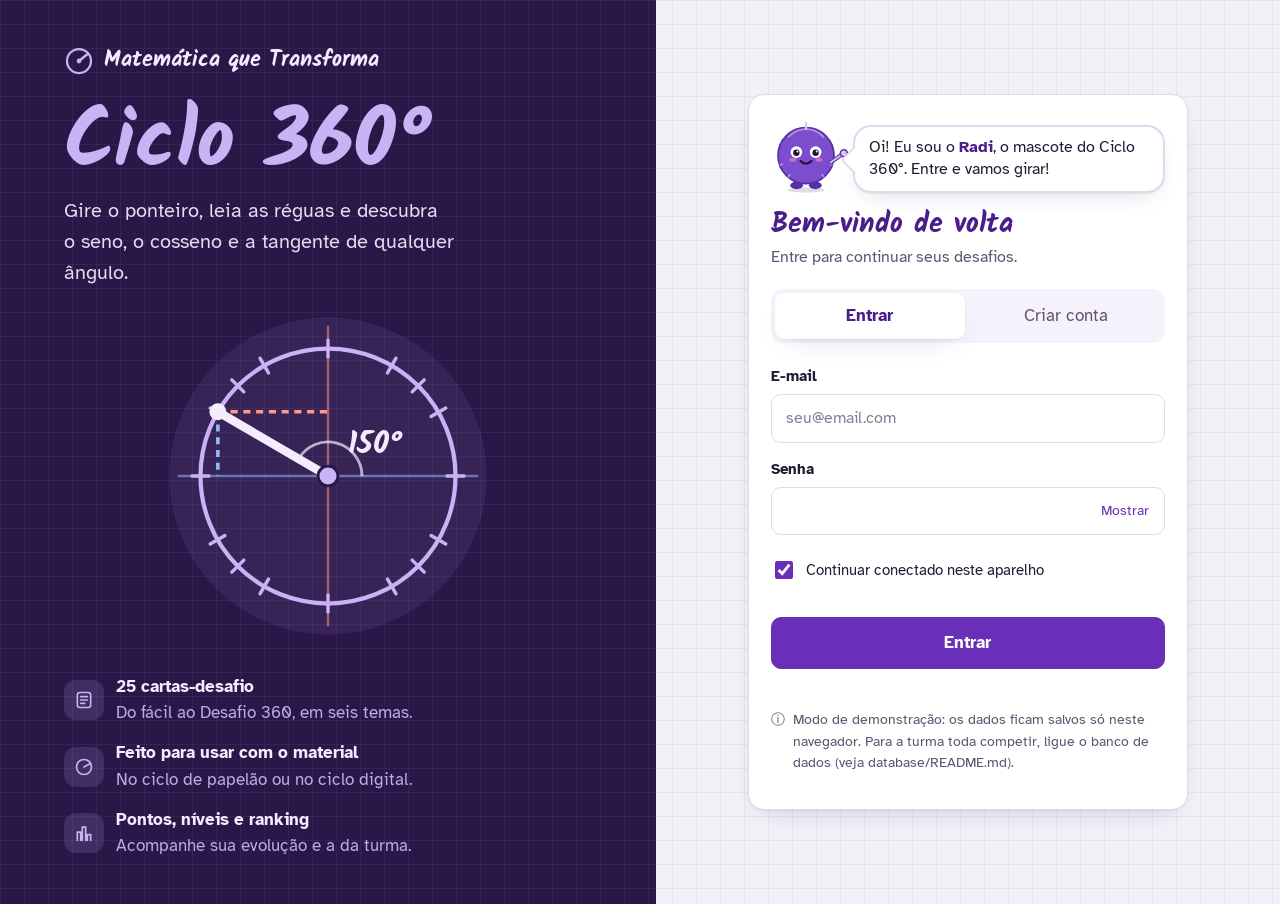
==== index.html @ 615c5f79 "first commit" ====
<!DOCTYPE html>
<html lang="pt-BR">
<head>
  <meta charset="UTF-8">
  <meta name="viewport" content="width=device-width, initial-scale=1, viewport-fit=cover">
  <meta name="theme-color" content="#2A1748">
  <meta name="description" content="Desafios de ciclo trigonométrico para fazer com o material Ciclo 360°.">
  <title>Ciclo 360° · Entrar</title>
  <link rel="icon" href="data:image/svg+xml,%3Csvg xmlns='http://www.w3.org/2000/svg' viewBox='0 0 40 40'%3E%3Crect width='40' height='40' rx='10' fill='%232A1748'/%3E%3Ccircle cx='20' cy='20' r='12' fill='none' stroke='%23C9B3F5' stroke-width='3'/%3E%3Cpath d='M20 20 28 14' stroke='%23C9B3F5' stroke-width='3.4' stroke-linecap='round'/%3E%3C/svg%3E">
  <link rel="preconnect" href="https://fonts.googleapis.com">
  <link rel="stylesheet" href="https://fonts.googleapis.com/css2?family=Atkinson+Hyperlegible:wght@400;700&family=Kalam:wght@400;700&display=swap">
  <link rel="stylesheet" href="css/base.css">
  <link rel="stylesheet" href="css/components.css">
  <link rel="stylesheet" href="css/pages.css">
  <link rel="stylesheet" href="css/lesson.css">
</head>
<body>
  <div class="auth">
    <section class="auth__hero" aria-label="Sobre o Ciclo 360°">
      <div class="auth__brand">
        <svg viewBox="0 0 40 40" aria-hidden="true"><circle cx="20" cy="20" r="16" fill="none" stroke="currentColor" stroke-width="3"/><path d="M20 20 L31 11" stroke="currentColor" stroke-width="3.4" stroke-linecap="round"/><circle cx="20" cy="20" r="3.2" fill="currentColor"/></svg>
        Matemática que Transforma
      </div>

      <div class="auth__intro">
        <h1 class="auth__title">Ciclo 360°</h1>
        <p class="auth__tagline">Gire o ponteiro, leia as réguas e descubra o seno, o cosseno e a tangente de qualquer ângulo.</p>
        <svg class="auth__cycle" id="heroCycle" viewBox="0 0 240 240" role="img" aria-label="Ciclo trigonométrico com o ponteiro girando até 150 graus">
          <circle cx="120" cy="120" r="112" fill="rgba(201,179,245,.08)"/>
          <line x1="14" y1="120" x2="226" y2="120" stroke="#8FB8FF" stroke-width="1.6" opacity=".55"/>
          <line x1="120" y1="14" x2="120" y2="226" stroke="#FF9A8B" stroke-width="1.6" opacity=".55"/>
          <circle cx="120" cy="120" r="90" fill="none" stroke="#C9B3F5" stroke-width="3"/>
          <g id="heroTicks" stroke="#C9B3F5" stroke-width="2.4" stroke-linecap="round"></g>
          <line id="heroSen" x1="120" y1="120" x2="120" y2="120" stroke="#FF9A8B" stroke-width="2.6" stroke-dasharray="5 4"/>
          <line id="heroCos" x1="120" y1="120" x2="120" y2="120" stroke="#8FB8FF" stroke-width="2.6" stroke-dasharray="5 4"/>
          <line id="heroPtr" x1="120" y1="120" x2="210" y2="120" stroke="#F3ECFF" stroke-width="6" stroke-linecap="round"/>
          <circle id="heroTip" cx="210" cy="120" r="6" fill="#F3ECFF"/>
          <circle cx="120" cy="120" r="7" fill="#C9B3F5" stroke="#2A1748" stroke-width="2"/>
          <path id="heroArc" d="" fill="none" stroke="#F3ECFF" stroke-width="2" opacity=".7"/>
          <text id="heroDeg" x="134" y="104" fill="#F3ECFF" font-family="Kalam, sans-serif" font-size="22" font-weight="700">0°</text>
        </svg>
      </div>

      <ul class="auth__features">
        <li><span class="ico"><svg viewBox="0 0 24 24" fill="none" stroke="currentColor" stroke-width="2" stroke-linecap="round"><rect x="4" y="3" width="16" height="18" rx="3"/><path d="M8 8h8M8 12h8M8 16h5"/></svg></span>
          <span><b>25 cartas-desafio</b>Do fácil ao Desafio 360, em seis temas.</span></li>
        <li><span class="ico"><svg viewBox="0 0 24 24" fill="none" stroke="currentColor" stroke-width="2" stroke-linecap="round"><circle cx="12" cy="12" r="9"/><path d="M12 12 19 8"/></svg></span>
          <span><b>Feito para usar com o material</b>No ciclo de papelão ou no ciclo digital.</span></li>
        <li><span class="ico"><svg viewBox="0 0 24 24" fill="none" stroke="currentColor" stroke-width="2" stroke-linecap="round"><path d="M8 21V11H4v10M14 21V5h-4v16M20 21v-7h-4v7"/></svg></span>
          <span><b>Pontos, níveis e ranking</b>Acompanhe sua evolução e a da turma.</span></li>
      </ul>
    </section>

    <main class="auth__main">
      <div class="panel auth__card">
        <div class="radi-hello" id="radi-hello" aria-live="polite"></div>
        <h2 id="auth-title">Bem-vindo de volta</h2>
        <p class="lead" id="auth-sub">Entre para continuar seus desafios.</p>

        <div class="segmented auth__switch" role="tablist" aria-label="Escolha entre entrar e criar conta">
          <input type="radio" name="modo" id="tab-login" checked><label for="tab-login" role="tab">Entrar</label>
          <input type="radio" name="modo" id="tab-signup"><label for="tab-signup" role="tab">Criar conta</label>
        </div>

        <form id="form-login" novalidate>
          <div class="field">
            <label for="login-email">E-mail</label>
            <input class="input" id="login-email" type="email" autocomplete="email" inputmode="email" placeholder="seu@email.com" required>
          </div>
          <div class="field">
            <label for="login-senha">Senha</label>
            <div class="password">
              <input class="input" id="login-senha" type="password" autocomplete="current-password" required>
              <button type="button" class="password__toggle" data-toggle="login-senha">Mostrar</button>
            </div>
          </div>
          <label class="check"><input type="checkbox" id="login-lembrar" checked> Continuar conectado neste aparelho</label>
          <p class="field-error" id="login-erro" role="alert"></p>
          <button class="btn btn--primary btn--block btn--lg" type="submit">Entrar</button>
        </form>

        <form id="form-signup" hidden novalidate>
          <div class="field">
            <span class="field-label">Eu sou</span>
            <div class="segmented">
              <input type="radio" name="papel" id="papel-aluno" value="aluno" checked><label for="papel-aluno">Aluno</label>
              <input type="radio" name="papel" id="papel-prof" value="professor"><label for="papel-prof">Professor</label>
            </div>
          </div>
          <div class="field">
            <label for="su-nome">Nome completo</label>
            <input class="input" id="su-nome" autocomplete="name" autocapitalize="words" required>
          </div>
          <div class="field">
            <label for="su-turma">Turma</label>
            <input class="input" id="su-turma" placeholder="ex.: 2º A" list="turmas" required>
            <datalist id="turmas"></datalist>
          </div>
          <div class="field">
            <label for="su-email">E-mail</label>
            <input class="input" id="su-email" type="email" autocomplete="email" inputmode="email" placeholder="seu@email.com" required>
          </div>
          <div class="field">
            <label for="su-senha">Senha</label>
            <div class="password">
              <input class="input" id="su-senha" type="password" autocomplete="new-password" minlength="6" placeholder="mínimo 6 caracteres" required>
              <button type="button" class="password__toggle" data-toggle="su-senha">Mostrar</button>
            </div>
          </div>
          <p class="field-error" id="su-erro" role="alert"></p>
          <button class="btn btn--primary btn--block btn--lg" type="submit">Criar conta e começar</button>
        </form>
        <p class="storage-note" id="storage-note"></p>
      </div>
    </main>
  </div>

  <script src="js/vendor/supabase-2.117.2.js"></script>
  <script src="js/config.js"></script>
  <script src="js/data/challenges.js"></script>
  <script src="js/core/answers.js"></script>
  <script src="js/core/scoring.js"></script>
  <script src="js/services/storage-local.js"></script>
  <script src="js/services/storage-api.js"></script>
  <script src="js/services/storage-supabase.js"></script>
  <script src="js/services/db.js"></script>
  <script src="js/ui/layout.js"></script>
  <script src="js/ui/mascot.js"></script>
  <script src="js/pages/login.js"></script>
</body>
</html>
---- css/base.css ----
/* ===== Base: variáveis, tipografia e estrutura ===== */
:root {
  --bg: #F3F0F8;
  --grid: rgba(91, 42, 158, .065);
  --surface: #FFFFFF;
  --surface-2: #F6F2FC;
  --ink: #231A33;
  --muted: #5E5470;
  --line: #E1D8EE;
  --accent: #6A2FB8;
  --accent-strong: #4B1D8A;
  --accent-soft: #EFE6FB;
  --accent-ink: #FFFFFF;
  --header-bg: #2A1748;
  --header-ink: #F3ECFF;
  --header-muted: #BFA9E6;
  --lilac: #C9B3F5;
  --kraft: #C9A06A;
  --kraft-dark: #8E6638;
  --sen: #C0392B;
  --cos: #1F5FAE;
  --ok: #1E7A45;   --ok-bg: #E3F4EA;
  --bad: #B3261E;  --bad-bg: #FBE9E7;
  --warn: #8A5A00; --warn-bg: #FFF3D6;
  --gold: #C9A227; --silver: #9AA3AE; --bronze: #B07040;

  --d-facil: #1E7A5A;   --d-facil-bg: #DFF4EC;
  --d-medio: #1F5FAE;   --d-medio-bg: #E4EEFA;
  --d-dificil: #B4530F; --d-dificil-bg: #FCEBDD;
  --d-360: #B0237A;     --d-360-bg: #FBE3F1;

  --radius-sm: 10px;
  --radius: 16px;
  --radius-lg: 24px;
  --shadow: 0 1px 2px rgba(42, 23, 72, .06), 0 10px 28px -14px rgba(42, 23, 72, .22);
  --shadow-lg: 0 2px 6px rgba(42, 23, 72, .08), 0 24px 60px -20px rgba(42, 23, 72, .35);
  --tabbar-h: 0px;

  --font-body: "Atkinson Hyperlegible", system-ui, -apple-system, "Segoe UI", Roboto, sans-serif;
  --font-hand: "Kalam", "Segoe Print", "Bradley Hand", "Atkinson Hyperlegible", sans-serif;

  color-scheme: light;
  box-sizing: border-box;
  padding-top: env(safe-area-inset-top, 0px);
  padding-bottom: env(safe-area-inset-bottom, 0px);
}

@media (prefers-color-scheme: dark) {
  :root:not([data-theme="light"]) {
    --bg: #14101C; --grid: rgba(190, 160, 255, .055); --surface: #1E1829; --surface-2: #29213A;
    --ink: #EEE8F7; --muted: #A99BBF; --line: #382E4D;
    --accent: #B794F6; --accent-strong: #D3BCFF; --accent-soft: #2E2443; --accent-ink: #1A0F2E;
    --header-bg: #1B1228; --header-ink: #F3ECFF; --header-muted: #A893CF;
    --sen: #FF7A6B; --cos: #7DB3FF;
    --ok: #5FD08F; --ok-bg: #1C3326; --bad: #FF8A80; --bad-bg: #3A1F1D; --warn: #F2C266; --warn-bg: #3A2E14;
    --d-facil: #6FD3AE; --d-facil-bg: #17332A; --d-medio: #7DB3FF; --d-medio-bg: #1A2A40;
    --d-dificil: #F2A266; --d-dificil-bg: #3A2617; --d-360: #F28CC8; --d-360-bg: #3A1A2F;
    --shadow: 0 1px 2px rgba(0, 0, 0, .3), 0 10px 28px -14px rgba(0, 0, 0, .6);
    --shadow-lg: 0 2px 6px rgba(0, 0, 0, .35), 0 24px 60px -20px rgba(0, 0, 0, .7);
    color-scheme: dark;
  }
}
:root[data-theme="dark"] {
  --bg: #14101C; --grid: rgba(190, 160, 255, .055); --surface: #1E1829; --surface-2: #29213A;
  --ink: #EEE8F7; --muted: #A99BBF; --line: #382E4D;
  --accent: #B794F6; --accent-strong: #D3BCFF; --accent-soft: #2E2443; --accent-ink: #1A0F2E;
  --header-bg: #1B1228; --header-ink: #F3ECFF; --header-muted: #A893CF;
  --sen: #FF7A6B; --cos: #7DB3FF;
  --ok: #5FD08F; --ok-bg: #1C3326; --bad: #FF8A80; --bad-bg: #3A1F1D; --warn: #F2C266; --warn-bg: #3A2E14;
  --d-facil: #6FD3AE; --d-facil-bg: #17332A; --d-medio: #7DB3FF; --d-medio-bg: #1A2A40;
  --d-dificil: #F2A266; --d-dificil-bg: #3A2617; --d-360: #F28CC8; --d-360-bg: #3A1A2F;
  --shadow: 0 1px 2px rgba(0, 0, 0, .3), 0 10px 28px -14px rgba(0, 0, 0, .6);
  --shadow-lg: 0 2px 6px rgba(0, 0, 0, .35), 0 24px 60px -20px rgba(0, 0, 0, .7);
  color-scheme: dark;
}

*, *::before, *::after { box-sizing: border-box; }
[hidden] { display: none !important; }
html { scroll-padding-top: calc(env(safe-area-inset-top, 0px) + 84px); -webkit-text-size-adjust: 100%; }

body {
  margin: 0;
  min-height: 100%;
  background-color: var(--bg);
  background-image:
    linear-gradient(var(--grid) 1px, transparent 1px),
    linear-gradient(90deg, var(--grid) 1px, transparent 1px);
  background-size: 24px 24px;
  color: var(--ink);
  font-family: var(--font-body);
  font-size: 17px;
  line-height: 1.55;
  -webkit-tap-highlight-color: transparent;
}

h1, h2, h3 { line-height: 1.15; margin: 0 0 .5em; text-wrap: balance; }
h1, h2 { font-family: var(--font-hand); font-weight: 700; color: var(--accent-strong); }
h1 { font-size: clamp(2.1rem, 6vw, 3rem); letter-spacing: -.01em; }
h2 { font-size: clamp(1.45rem, 4vw, 1.75rem); }
h3 { font-size: 1.1rem; }
p { margin: 0 0 1em; }
a { color: var(--accent); text-underline-offset: 3px; }

.container { max-width: 1160px; margin: 0 auto; padding-left: 20px; padding-right: 20px; }
.page { padding-top: 30px; padding-bottom: calc(70px + var(--tabbar-h)); }
.lead { color: var(--muted); max-width: 64ch; }
.muted { color: var(--muted); }
.sr-only { position: absolute; width: 1px; height: 1px; overflow: hidden; clip: rect(0 0 0 0); white-space: nowrap; }

:focus-visible { outline: 3px solid var(--accent); outline-offset: 2px; }

.storage-note { color: var(--muted); font-size: .86rem; margin-top: 40px; display: flex; gap: 8px; align-items: flex-start; }
.storage-note::before { content: "ⓘ"; }
.storage-note:empty { display: none; }

@media (max-width: 760px) {
  :root { --tabbar-h: 68px; }
  body { font-size: 16.5px; }
  .container { padding-left: 16px; padding-right: 16px; }
  .page { padding-top: 22px; }
}

@media (prefers-reduced-motion: reduce) {
  *, *::before, *::after { animation: none !important; transition: none !important; }
}
---- css/components.css ----
/* ===== Componentes ===== */

/* ---------- Cabeçalho ---------- */
.site-header {
  position: sticky; top: env(safe-area-inset-top, 0px); z-index: 30;
  background: var(--header-bg); color: var(--header-ink);
  box-shadow: 0 6px 20px -12px rgba(20, 8, 40, .6);
}
body::before {
  content: ""; position: fixed; inset: 0 0 auto; height: env(safe-area-inset-top, 0px);
  z-index: 31; background: var(--header-bg);
}
.site-header__inner {
  max-width: 1160px; margin: 0 auto; padding: 10px 20px; min-height: 64px;
  display: flex; align-items: center; gap: 22px;
}
.brand {
  display: flex; align-items: center; gap: 9px; text-decoration: none; flex-shrink: 0;
  color: var(--header-ink); font-family: var(--font-hand); font-weight: 700; font-size: 1.5rem; line-height: 1;
}
.brand__mark { width: 32px; height: 32px; color: var(--lilac); }

.nav { display: flex; gap: 4px; }
.nav a {
  display: flex; align-items: center; gap: 7px;
  color: var(--header-muted); text-decoration: none; padding: 8px 14px; border-radius: 999px; font-size: .97rem;
  transition: background .15s, color .15s;
}
.nav a svg { width: 18px; height: 18px; flex-shrink: 0; }
.nav a:hover { color: var(--header-ink); background: rgba(255, 255, 255, .08); }
.nav a[aria-current="page"] { background: var(--lilac); color: #2A1748; font-weight: 700; }

.userbox { margin-left: auto; display: flex; align-items: center; gap: 12px; font-size: .95rem; }
.userbox__who { display: grid; line-height: 1.2; text-align: right; }
.userbox__name { font-weight: 700; }
.userbox__level { color: var(--header-muted); font-size: .82rem; }
.pill.pill--points { background: var(--lilac); color: #2A1748; border: none; font-weight: 700; padding: 5px 12px; }
.btn-exit {
  font: inherit; font-size: .9rem; display: inline-flex; align-items: center; gap: 6px; cursor: pointer;
  color: var(--header-ink); background: rgba(255, 255, 255, .08); border: 1px solid rgba(255, 255, 255, .16);
  border-radius: 999px; padding: 7px 13px; min-height: 38px;
}
.btn-exit svg { width: 17px; height: 17px; }
.btn-exit:hover { background: rgba(255, 255, 255, .16); }

/* Celular: menu vira barra inferior */
@media (max-width: 760px) {
  .site-header__inner { padding: 8px 16px; min-height: 56px; gap: 10px; }
  .brand { font-size: 1.3rem; }
  .brand__mark { width: 28px; height: 28px; }
  .userbox { gap: 8px; }
  .userbox__who { display: none; }
  .btn-exit span { display: none; }
  .btn-exit { padding: 8px; width: 40px; justify-content: center; }

  .nav {
    position: fixed; z-index: 40; left: 0; right: 0; bottom: 0;
    background: var(--surface); border-top: 1px solid var(--line);
    box-shadow: 0 -8px 24px -16px rgba(42, 23, 72, .4);
    padding: 6px 6px calc(6px + env(safe-area-inset-bottom, 0px));
    display: grid; grid-template-columns: repeat(4, 1fr); gap: 2px;
  }
  .nav a {
    flex-direction: column; gap: 2px; padding: 7px 4px; border-radius: 12px;
    color: var(--muted); font-size: .74rem; min-height: 54px; justify-content: center; text-align: center;
  }
  .nav a svg { width: 22px; height: 22px; }
  .nav a:hover { background: var(--surface-2); color: var(--ink); }
  .nav a[aria-current="page"] { background: var(--accent-soft); color: var(--accent-strong); }
  .nav .ext { display: none; }
}

/* ---------- Botões ---------- */
.btn {
  font: inherit; font-size: .98rem; cursor: pointer; line-height: 1.2;
  display: inline-flex; align-items: center; justify-content: center; gap: 7px;
  padding: 10px 18px; min-height: 44px; border-radius: var(--radius-sm);
  border: 1px solid var(--line); background: var(--surface); color: var(--ink);
  text-decoration: none; transition: background .15s, border-color .15s, transform .1s;
}
.btn svg { width: 18px; height: 18px; }
.btn:hover { border-color: var(--accent); }
.btn:active { transform: scale(.98); }
.btn:disabled { opacity: .55; cursor: not-allowed; transform: none; }
.btn--primary { background: var(--accent); border-color: var(--accent); color: var(--accent-ink); font-weight: 700; }
.btn--primary:hover { background: var(--accent-strong); border-color: var(--accent-strong); }
.btn--soft { background: var(--accent-soft); border-color: transparent; color: var(--accent-strong); font-weight: 700; }
.btn--ghost { background: transparent; }
.btn--danger { color: var(--bad); border-color: var(--bad); background: transparent; }
.btn--sm { padding: 6px 13px; min-height: 36px; font-size: .92rem; }
.btn--block { width: 100%; }
.btn--lg { min-height: 52px; font-size: 1.05rem; }

/* ---------- Etiquetas ---------- */
.pill { display: inline-flex; align-items: center; padding: 3px 11px; border-radius: 999px; background: var(--surface-2); border: 1px solid var(--line); font-size: .88rem; }
.tag { display: inline-flex; align-items: center; gap: 5px; padding: 3px 10px; border-radius: 999px; font-size: .8rem; font-weight: 700; white-space: nowrap; }
.tag::before { content: ""; width: 7px; height: 7px; border-radius: 50%; background: currentColor; }
.tag--facil { color: var(--d-facil); background: var(--d-facil-bg); }
.tag--medio { color: var(--d-medio); background: var(--d-medio-bg); }
.tag--dificil { color: var(--d-dificil); background: var(--d-dificil-bg); }
.tag--desafio360 { color: var(--d-360); background: var(--d-360-bg); }

/* ---------- Painéis ---------- */
.panel { background: var(--surface); border: 1px solid var(--line); border-radius: var(--radius); padding: 22px; box-shadow: var(--shadow); }
@media (max-width: 760px) { .panel { padding: 18px; } }

/* ---------- Formulários ---------- */
.field { display: grid; gap: 6px; margin-bottom: 15px; }
.field label, .field .field-label { font-size: .92rem; font-weight: 700; }
.input, select.input {
  font: inherit; font-size: max(16px, 1rem); width: 100%; min-height: 48px; padding: 11px 14px;
  border-radius: var(--radius-sm); border: 1.5px solid var(--line); background: var(--surface); color: var(--ink);
  transition: border-color .15s, box-shadow .15s;
}
select.input {
  appearance: none; padding-right: 40px; cursor: pointer;
  background-image: linear-gradient(45deg, transparent 50%, var(--muted) 50%), linear-gradient(135deg, var(--muted) 50%, transparent 50%);
  background-position: calc(100% - 20px) 50%, calc(100% - 15px) 50%; background-size: 5px 5px; background-repeat: no-repeat;
}
.input::placeholder { color: var(--muted); opacity: .75; }
.input:focus { border-color: var(--accent); outline: none; box-shadow: 0 0 0 4px var(--accent-soft); }
.input[aria-invalid="true"] { border-color: var(--bad); }
.field-error { color: var(--bad); font-size: .9rem; min-height: 1.3em; margin: 0 0 8px; }
.check { display: flex; gap: 10px; align-items: center; font-size: .94rem; min-height: 40px; cursor: pointer; }
.check input { width: 18px; height: 18px; accent-color: var(--accent); }
.password { position: relative; }
.password .input { padding-right: 86px; }
.password__toggle {
  position: absolute; right: 6px; top: 50%; transform: translateY(-50%);
  font: inherit; font-size: .86rem; color: var(--accent); background: none; border: none; cursor: pointer;
  padding: 8px 10px; border-radius: 8px; min-height: 36px;
}
.password__toggle:hover { background: var(--accent-soft); }
.segmented { display: grid; grid-template-columns: 1fr 1fr; gap: 6px; background: var(--surface-2); padding: 4px; border-radius: 12px; }
.segmented input { position: absolute; opacity: 0; pointer-events: none; }
.segmented label {
  text-align: center; padding: 10px; border-radius: 9px; cursor: pointer; font-weight: 400; min-height: 44px;
  display: flex; align-items: center; justify-content: center; gap: 6px; color: var(--muted);
}
.segmented input:checked + label { background: var(--surface); color: var(--accent-strong); font-weight: 700; box-shadow: var(--shadow); }
.segmented input:focus-visible + label { outline: 3px solid var(--accent); outline-offset: 2px; }

/* ---------- Barras ---------- */
.meter { height: 10px; border-radius: 999px; background: var(--surface-2); overflow: hidden; }
.meter > span { display: block; height: 100%; background: var(--accent); border-radius: 999px; transition: width .6s cubic-bezier(.2, .8, .2, 1); }

/* ---------- Avisos ---------- */
.toasts {
  position: fixed; right: 16px; left: auto; z-index: 300; display: grid; gap: 8px; justify-items: end;
  bottom: calc(16px + var(--tabbar-h) + env(safe-area-inset-bottom, 0px));
}
@media (max-width: 760px) { .toasts { left: 16px; right: 16px; justify-items: stretch; } }
.toast {
  background: var(--header-bg); color: var(--header-ink); padding: 12px 16px; border-radius: 12px;
  max-width: 360px; font-size: .95rem; box-shadow: var(--shadow-lg); animation: toast-in .25s ease;
}
@media (max-width: 760px) { .toast { max-width: none; } }
.toast--ok { background: var(--ok); color: #fff; }
.toast--bad { background: var(--bad); color: #fff; }
@keyframes toast-in { from { transform: translateY(10px); opacity: 0; } }

/* ---------- Feedback ---------- */
.feedback { border-radius: 12px; padding: 13px 15px; margin: 12px 0 0; }
.feedback--ok { background: var(--ok-bg); color: var(--ok); }
.feedback--bad { background: var(--bad-bg); color: var(--bad); }
.feedback--hint { background: var(--warn-bg); color: var(--warn); }

/* ---------- Modal ---------- */
dialog.modal {
  border: none; border-radius: var(--radius-lg); padding: 0; width: min(640px, calc(100vw - 32px));
  max-height: calc(100dvh - 40px); background: var(--surface); color: var(--ink); box-shadow: var(--shadow-lg);
  overflow: hidden; display: flex; flex-direction: column;
}
dialog.modal:not([open]) { display: none; }
dialog.modal[open] { animation: modal-in .22s ease; }
dialog.modal::backdrop { background: rgba(20, 8, 40, .55); backdrop-filter: blur(2px); }
@keyframes modal-in { from { opacity: 0; transform: translateY(12px) scale(.98); } }
.modal__body { padding: 24px; overflow-y: auto; overscroll-behavior: contain; }
.modal__close {
  position: absolute; top: 14px; right: 14px; width: 40px; height: 40px; border-radius: 50%;
  border: none; background: var(--surface-2); color: var(--ink); font-size: 1.1rem; cursor: pointer;
}
.modal__close:hover { background: var(--accent-soft); }
.modal__actions {
  display: flex; flex-wrap: wrap; gap: 8px; padding: 14px 24px calc(14px + env(safe-area-inset-bottom, 0px));
  border-top: 1px solid var(--line); background: var(--surface);
}

@media (max-width: 760px) {
  dialog.modal {
    width: 100%; max-width: 100%; margin: auto 0 0; max-height: 92dvh;
    border-radius: var(--radius-lg) var(--radius-lg) 0 0;
  }
  dialog.modal[open] { animation: sheet-in .25s cubic-bezier(.2, .8, .2, 1); }
  .modal__body { padding: 22px 18px; }
  .modal__body::before {
    content: ""; display: block; width: 44px; height: 5px; border-radius: 3px; background: var(--line); margin: -10px auto 14px;
  }
  .modal__actions { padding: 12px 16px calc(12px + env(safe-area-inset-bottom, 0px)); }
  .modal__actions .btn { flex: 1 1 auto; }
  .modal__close { top: 18px; right: 12px; }
}
@keyframes sheet-in { from { transform: translateY(100%); } }
---- css/pages.css ----
/* ===== Páginas ===== */

/* ========== Entrada (index) ========== */
.auth { min-height: 100vh; min-height: 100dvh; display: grid; grid-template-columns: minmax(0, 1.05fr) minmax(0, 1fr); }
.auth__hero {
  position: relative; overflow: hidden; color: var(--header-ink);
  background-color: var(--header-bg);
  background-image:
    linear-gradient(rgba(201, 179, 245, .07) 1px, transparent 1px),
    linear-gradient(90deg, rgba(201, 179, 245, .07) 1px, transparent 1px);
  background-size: 24px 24px;
  padding: 44px clamp(28px, 5vw, 64px); display: flex; flex-direction: column; gap: 28px;
}
.auth__brand { display: flex; align-items: center; gap: 10px; font-family: var(--font-hand); font-weight: 700; font-size: 1.35rem; }
.auth__brand svg { width: 30px; height: 30px; color: var(--lilac); }
.auth__intro { display: grid; grid-template-columns: 1fr; gap: 10px; }
.auth__title { font-size: clamp(3rem, 7vw, 5.2rem); color: var(--lilac); margin: 0; line-height: .95; }
.auth__tagline { font-size: clamp(1.05rem, 1.6vw, 1.25rem); color: var(--header-ink); max-width: 30ch; margin: 0; opacity: .92; }
.auth__cycle { width: min(340px, 100%); justify-self: center; display: block; margin: 8px 0 0; }
.auth__features { list-style: none; padding: 0; margin: auto 0 0; display: grid; gap: 14px; }
.auth__features li { display: grid; grid-template-columns: 40px 1fr; gap: 12px; align-items: center; color: var(--header-muted); }
.auth__features b { color: var(--header-ink); display: block; }
.auth__features .ico {
  width: 40px; height: 40px; border-radius: 12px; display: grid; place-items: center;
  background: rgba(201, 179, 245, .14); color: var(--lilac);
}
.auth__features .ico svg { width: 20px; height: 20px; }

.auth__main { display: grid; place-items: center; padding: 40px 24px; }
.auth__card { width: min(440px, 100%); }
.auth__card h2 { margin-bottom: 4px; }
.auth__card .lead { margin-bottom: 20px; font-size: .97rem; }
.auth__switch { margin-bottom: 22px; }

@media (max-width: 860px) {
  .auth { grid-template-columns: 1fr; }
  .auth__hero { padding: 22px 20px 78px; gap: 16px; }
  .auth__intro { grid-template-columns: 1fr 128px; align-items: center; gap: 12px; }
  .auth__title { font-size: clamp(2.2rem, 10vw, 3.4rem); white-space: nowrap; }
  .auth__tagline { font-size: 1rem; }
  .auth__cycle { width: 128px; grid-column: 2; grid-row: 1 / span 2; margin: 0; }
  .auth__features { display: none; }
  .auth__main { padding: 0 14px calc(28px + env(safe-area-inset-bottom, 0px)); margin-top: -56px; place-items: start center; }
  .auth__card { position: relative; z-index: 2; }
}

/* ========== Cabeçalho de página ========== */
.page-head { display: flex; justify-content: space-between; align-items: flex-end; gap: 14px 20px; flex-wrap: wrap; margin-bottom: 6px; }
.page-head h1 { margin-bottom: 4px; }
.page-head .lead { margin: 0; }

/* ========== Desafios ========== */
.summary { display: grid; grid-template-columns: 1.5fr 1fr 1fr 1fr; gap: 14px; margin: 22px 0 26px; }
.stat--streak .stat__value { color: var(--muted); }
.stat--streak.is-on .stat__value { color: #E8590C; }
.stat { background: var(--surface); border: 1px solid var(--line); border-radius: var(--radius); padding: 16px 18px; box-shadow: var(--shadow); }
.stat__value { font-size: 2.1rem; font-weight: 700; line-height: 1.05; font-variant-numeric: tabular-nums; }
.stat__label { color: var(--muted); font-size: .9rem; }
.level-card { background: var(--header-bg); border-color: transparent; color: var(--header-ink); }
.level-card .stat__label { color: var(--header-muted); }
.level-card .stat__value { font-family: var(--font-hand); color: var(--lilac); font-size: 1.85rem; }
.level-card .meter { margin: 10px 0 6px; background: rgba(255, 255, 255, .12); }
.level-card .meter > span { background: var(--lilac); }
@media (max-width: 760px) {
  .summary { grid-template-columns: repeat(3, 1fr); gap: 8px; margin: 16px 0 20px; }
  .summary .stat:not(.level-card) { padding: 12px 10px; }
  .summary .stat:not(.level-card) .stat__value { font-size: 1.35rem; }
  .summary .stat:not(.level-card) .stat__label { font-size: .78rem; line-height: 1.25; }
  .summary .level-card { grid-column: 1 / -1; }
  .stat { padding: 14px; }
  .stat__value { font-size: 1.7rem; }
}

.toolbar { display: flex; flex-wrap: wrap; gap: 12px 18px; align-items: flex-end; margin-bottom: 20px; }
.toolbar__group { min-width: 0; }
.toolbar__label { color: var(--muted); font-size: .88rem; font-weight: 700; margin-bottom: 7px; display: block; }
.chips { display: flex; flex-wrap: wrap; gap: 6px; }
.chip {
  font: inherit; font-size: .93rem; padding: 8px 15px; min-height: 40px; border-radius: 999px;
  border: 1.5px solid var(--line); background: var(--surface); color: var(--ink); cursor: pointer; white-space: nowrap;
  transition: background .15s, border-color .15s;
}
.chip:hover { border-color: var(--accent); }
.chip[aria-pressed="true"] { background: var(--accent); color: var(--accent-ink); border-color: var(--accent); font-weight: 700; }
.toolbar .field { margin: 0; min-width: 200px; }
@media (max-width: 760px) {
  .toolbar { display: grid; grid-template-columns: 1fr 1fr; gap: 12px 10px; }
  .toolbar__group--chips { grid-column: 1 / -1; }
  .chips { flex-wrap: nowrap; overflow-x: auto; margin: 0 -16px; padding: 2px 16px 6px; scrollbar-width: none; }
  .chips::-webkit-scrollbar { display: none; }
  .toolbar .field { min-width: 0; }
  .toolbar .field--wide { grid-column: 1 / -1; }
}

/* --- Próximo desafio sugerido --- */
.next-up {
  display: grid; grid-template-columns: 92px 1fr auto; gap: 18px; align-items: center;
  background: var(--surface); border: 2px solid var(--lilac); border-radius: var(--radius-lg);
  padding: 18px 22px; margin-bottom: 28px; box-shadow: var(--shadow);
}
.next-up .dial { width: 92px; height: 92px; }
.next-up__kicker { display: inline-block; color: var(--accent-strong); font-weight: 700; font-size: .9rem; background: var(--accent-soft); padding: 4px 12px; border-radius: 12px 12px 12px 2px; }
.next-up h2 { font-family: var(--font-body); font-size: 1.3rem; color: var(--ink); margin: 2px 0 4px; }
.next-up p { margin: 0; color: var(--muted); }
.next-up--done { border-color: var(--ok); background: var(--ok-bg); }
@media (max-width: 760px) {
  .next-up { grid-template-columns: 72px 1fr; padding: 16px; gap: 14px; }
  .next-up .mascot { width: 72px; height: auto; }
  .next-up .dial { width: 64px; height: 64px; }
  .next-up .btn { grid-column: 1 / -1; }
}

/* --- Trilha de etapas --- */
.stages { position: relative; display: grid; gap: 34px; padding-left: 64px; }
.stages::before {
  content: ""; position: absolute; left: 23px; top: 24px; bottom: 24px; width: 3px; border-radius: 3px;
  background: repeating-linear-gradient(var(--lilac) 0 10px, transparent 10px 18px);
}
.stage { position: relative; --c: var(--accent); --c-bg: var(--accent-soft); }
.stage--facil { --c: var(--d-facil); --c-bg: var(--d-facil-bg); }
.stage--medio { --c: var(--d-medio); --c-bg: var(--d-medio-bg); }
.stage--dificil { --c: var(--d-dificil); --c-bg: var(--d-dificil-bg); }
.stage--desafio360 { --c: var(--d-360); --c-bg: var(--d-360-bg); }
.stage__node {
  position: absolute; left: -64px; top: 0; width: 50px; height: 50px; border-radius: 50%;
  display: grid; place-items: center; background: var(--c); color: #fff;
  font-family: var(--font-hand); font-weight: 700; font-size: 1.5rem; box-shadow: 0 0 0 6px var(--bg);
}
.stage__node--done { font-family: var(--font-body); font-size: 1.3rem; }
.stage__head {
  display: grid; grid-template-columns: 1fr minmax(180px, 240px); gap: 8px 24px; align-items: end;
  padding: 4px 0 16px; border-bottom: 2px solid var(--c-bg); margin-bottom: 18px;
}
.stage__title { display: flex; align-items: center; gap: 10px; flex-wrap: wrap; }
.stage__title h2 { margin: 0; color: var(--ink); }
.stage__desc { color: var(--muted); margin: 4px 0 0; font-size: .97rem; max-width: 60ch; }
.stage__meta { display: grid; gap: 6px; font-size: .9rem; color: var(--muted); }
.stage__meta .row { display: flex; justify-content: space-between; gap: 8px; }
.stage__meta b { color: var(--ink); }
.stage .meter { background: var(--c-bg); }
.stage .meter > span { background: var(--c); }
.stage--desafio360 .meter { background: color-mix(in srgb, var(--d-360) 18%, transparent); }
.stage__toggle {
  font: inherit; font-size: .88rem; color: var(--c); background: none; border: none; cursor: pointer;
  padding: 6px 0; justify-self: start; display: inline-flex; gap: 6px; align-items: center; min-height: 36px;
}
.stage__toggle svg { width: 16px; height: 16px; transition: transform .2s; }
.stage__toggle[aria-expanded="false"] svg { transform: rotate(-90deg); }
@media (max-width: 760px) {
  .stages { padding-left: 0; gap: 30px; }
  .stages::before { display: none; }
  .stage__node { position: static; width: 40px; height: 40px; font-size: 1.25rem; box-shadow: none; flex-shrink: 0; }
  .stage__head { grid-template-columns: 1fr; }
}

/* --- Cartas --- */
.grid-cards { display: grid; grid-template-columns: repeat(auto-fill, minmax(300px, 1fr)); gap: 14px; }
.ch-card {
  background: var(--surface); border: 1px solid var(--line); border-radius: var(--radius);
  padding: 16px; display: grid; grid-template-columns: 64px 1fr; gap: 4px 14px; align-content: start;
  box-shadow: var(--shadow); transition: box-shadow .2s, border-color .2s; position: relative;
}
.ch-card:hover { border-color: var(--c); box-shadow: var(--shadow-lg); }
.ch-card .dial { width: 64px; height: 64px; grid-row: span 3; }
.ch-card__top { display: flex; justify-content: space-between; align-items: center; gap: 8px; font-size: .84rem; color: var(--muted); }
.ch-card__num { font-weight: 700; color: var(--c); }
.ch-card h3 { margin: 0; font-size: 1.1rem; line-height: 1.25; }
.ch-card__task { color: var(--muted); font-size: .93rem; margin: 2px 0 0; }
.ch-card__foot { grid-column: 1 / -1; display: flex; justify-content: space-between; align-items: center; gap: 10px; padding-top: 12px; margin-top: 10px; border-top: 1px dashed var(--line); flex-wrap: wrap; }
.ch-card__info { display: flex; gap: 8px; align-items: center; flex-wrap: wrap; font-size: .86rem; color: var(--muted); }
.type-chip { display: inline-flex; align-items: center; gap: 5px; }
.type-chip svg { width: 15px; height: 15px; }
.ch-card__pts { font-weight: 700; color: var(--c); font-size: .95rem; }
.ch-card--done { background: color-mix(in srgb, var(--ok-bg) 45%, var(--surface)); border-color: color-mix(in srgb, var(--ok) 30%, var(--line)); }
.status-done { color: var(--ok); font-weight: 700; font-size: .9rem; display: inline-flex; align-items: center; gap: 6px; }
.status-done::before { content: "✓"; display: grid; place-items: center; width: 20px; height: 20px; border-radius: 50%; background: var(--ok); color: #fff; font-size: .75rem; }
.status-progress { color: var(--warn); font-size: .88rem; font-weight: 700; }

/* Etapa final: cartas maiores e escuras */
.stage--desafio360 .grid-cards { grid-template-columns: repeat(auto-fill, minmax(340px, 1fr)); }
.stage--desafio360 .ch-card { background: var(--header-bg); color: var(--header-ink); border-color: transparent; padding: 20px; grid-template-columns: 80px 1fr; }
.stage--desafio360 .ch-card .dial { width: 80px; height: 80px; }
.stage--desafio360 .ch-card__top, .stage--desafio360 .ch-card__task, .stage--desafio360 .ch-card__info { color: var(--header-muted); }
.stage--desafio360 .ch-card__num, .stage--desafio360 .ch-card__pts { color: #F7B5DC; }
.stage--desafio360 .ch-card__foot { border-color: rgba(255, 255, 255, .15); }
.stage--desafio360 .ch-card:hover { border-color: #F7B5DC; }
.stage--desafio360 .btn--primary { background: #F7B5DC; border-color: #F7B5DC; color: #2A1748; }
.stage--desafio360 .btn--soft { background: rgba(255, 255, 255, .12); color: #F3ECFF; }
.type-chip { white-space: nowrap; font-size: .82rem; padding: 2px 8px; border-radius: 999px; background: var(--c-bg); color: var(--c); font-weight: 700; }
.stage--desafio360 .type-chip { background: rgba(247, 181, 220, .15); color: #F7B5DC; }
.stage--desafio360 .ch-card--done { background: #1E3A2C; }
.stage--desafio360 .status-done { color: #9BE3B9; }

@media (max-width: 760px) {
  .grid-cards, .stage--desafio360 .grid-cards { grid-template-columns: 1fr; gap: 12px; }
  .ch-card { grid-template-columns: 54px 1fr; padding: 14px; }
  .ch-card .dial { width: 54px; height: 54px; }
  .stage--desafio360 .ch-card { grid-template-columns: 60px 1fr; padding: 16px; }
  .stage--desafio360 .ch-card .dial { width: 60px; height: 60px; }
}

/* Mostrador (mini ciclo) */
.dial { display: block; }
.dial .d-bg { fill: var(--c-bg, var(--accent-soft)); }
.dial .d-ring { fill: none; stroke: var(--c, var(--accent)); stroke-width: 2.5; }
.dial .d-axis { stroke: var(--muted); stroke-width: 1; opacity: .45; }
.dial .d-tick { stroke: var(--c, var(--accent)); stroke-width: 1.6; }
.dial .d-quad { fill: var(--c, var(--accent)); opacity: .35; }
.dial .d-ptr { stroke: var(--ink); stroke-width: 3.2; stroke-linecap: round; }
.dial .d-tip { fill: var(--ink); }
.dial .d-q { fill: var(--c, var(--accent)); font-family: var(--font-hand); font-weight: 700; font-size: 26px; }
.stage--desafio360 .dial .d-bg { fill: rgba(255, 255, 255, .07); }
.stage--desafio360 .dial .d-ring, .stage--desafio360 .dial .d-tick { stroke: #F7B5DC; }
.stage--desafio360 .dial .d-quad, .stage--desafio360 .dial .d-q { fill: #F7B5DC; }
.stage--desafio360 .dial .d-ptr { stroke: #F3ECFF; }
.stage--desafio360 .dial .d-tip { fill: #F3ECFF; }
.stage--desafio360 .dial .d-axis { stroke: #F3ECFF; }

.empty .mascot { margin: 0 auto; }
.empty, .loading { text-align: center; padding: 44px 20px; color: var(--muted); border: 2px dashed var(--line); border-radius: var(--radius); }

/* Modal do desafio */
.ch-modal__meta { display: flex; gap: 10px; align-items: center; flex-wrap: wrap; margin: 0 48px 10px 0; font-size: .9rem; }
.ch-modal h2 { margin: 0 48px 4px 0; }
.on-cycle {
  display: grid; grid-template-columns: 38px 1fr; gap: 12px; align-items: start;
  background: var(--accent-soft); border-radius: 14px; padding: 13px 14px; margin: 14px 0 18px;
}
.on-cycle svg { width: 38px; height: 38px; color: var(--accent); }
.on-cycle b { display: block; font-size: .86rem; color: var(--accent-strong); }
.on-cycle p { margin: 0; }
.question { font-size: 1.12rem; font-weight: 700; margin-bottom: 8px; }
.options { display: grid; gap: 8px; margin: 12px 0; }
.option {
  display: flex; gap: 12px; align-items: center; padding: 12px 14px; min-height: 50px;
  border: 1.5px solid var(--line); border-radius: 12px; cursor: pointer; background: var(--surface);
  transition: border-color .15s, background .15s;
}
.option:hover { border-color: var(--lilac); }
.option:has(input:checked) { border-color: var(--accent); background: var(--accent-soft); font-weight: 700; }
.option input { width: 18px; height: 18px; accent-color: var(--accent); }
.answer-row { display: flex; gap: 8px; margin: 12px 0; align-items: center; }
.answer-row .input { flex: 1; font-size: 1.15rem; min-height: 52px; }
.potential { color: var(--muted); font-size: .92rem; display: flex; flex-wrap: wrap; gap: 6px; align-items: center; }
.potential b { color: var(--accent-strong); }
.hints { margin: 4px 0 0; padding-left: 20px; }

/* ========== Ranking ========== */
.podium { display: grid; grid-template-columns: 1fr 1.12fr 1fr; gap: 14px; align-items: end; margin: 22px 0 26px; }
.podium__place {
  background: var(--surface); border: 1px solid var(--line); border-radius: var(--radius); padding: 18px 12px 16px;
  text-align: center; box-shadow: var(--shadow); min-width: 0;
}
.podium__place--1 { padding-top: 26px; background: var(--header-bg); color: var(--header-ink); border-color: transparent; }
.podium__place--1 .podium__pts, .podium__place--1 .demo-flag { color: var(--header-muted); }
.medal {
  width: 46px; height: 46px; margin: 0 auto 8px; border-radius: 50%; display: grid; place-items: center;
  font-family: var(--font-hand); font-weight: 700; font-size: 1.35rem; color: #fff;
  box-shadow: inset 0 -3px 0 rgba(0, 0, 0, .18);
}
.podium__place--1 .medal { background: var(--gold); width: 56px; height: 56px; font-size: 1.6rem; }
.podium__place--2 .medal { background: var(--silver); }
.podium__place--3 .medal { background: var(--bronze); }
.podium__name { font-weight: 700; overflow-wrap: anywhere; line-height: 1.25; }
.podium__pts { color: var(--muted); font-size: .9rem; margin-top: 2px; }
@media (max-width: 600px) {
  .podium { gap: 8px; }
  .podium__place { padding: 14px 6px 12px; }
  .podium__place--1 { padding-top: 18px; }
  .podium__name { font-size: .9rem; }
  .podium__pts { font-size: .8rem; }
  .medal { width: 38px; height: 38px; font-size: 1.1rem; }
  .podium__place--1 .medal { width: 46px; height: 46px; font-size: 1.35rem; }
  .podium .demo-flag { display: block; }
}
.table-wrap { overflow-x: auto; background: var(--surface); border: 1px solid var(--line); border-radius: var(--radius); box-shadow: var(--shadow); }
table.rank { width: 100%; border-collapse: collapse; font-size: .97rem; }
.rank th, .rank td { padding: 13px 16px; text-align: left; border-bottom: 1px solid var(--line); }
.rank td { white-space: nowrap; }
.rank td.name { white-space: normal; }
.rank th { font-size: .84rem; color: var(--muted); font-weight: 700; background: var(--surface-2); }
.rank td.num, .rank th.num { text-align: right; font-variant-numeric: tabular-nums; }
.rank td.pos { font-weight: 700; color: var(--accent-strong); width: 1%; }
.rank tr.me td { background: var(--accent-soft); font-weight: 700; }
.rank tr:last-child td { border-bottom: none; }
.rank .sub { display: none; color: var(--muted); font-size: .82rem; font-weight: 400; }
.demo-flag { color: var(--muted); font-size: .78rem; font-weight: 400; }
@media (max-width: 600px) {
  .rank th, .rank td { padding: 12px 10px; }
  .hide-sm { display: none; }
  .rank .sub { display: block; }
}
.prof-tools { display: flex; flex-wrap: wrap; gap: 8px; }
@media (max-width: 760px) { .prof-tools { grid-column: 1 / -1; } .prof-tools .btn { flex: 1 1 auto; } }

/* ========== Perfil ========== */
.profile-card {
  display: grid; grid-template-columns: auto 1fr; gap: 18px; align-items: center;
  background: var(--header-bg); color: var(--header-ink); border-radius: var(--radius-lg); padding: 24px; box-shadow: var(--shadow-lg);
}
.avatar {
  width: 76px; height: 76px; border-radius: 50%; background: var(--lilac); color: #2A1748;
  display: grid; place-items: center; font-family: var(--font-hand); font-weight: 700; font-size: 2rem;
}
.profile-card h1 { color: var(--header-ink); margin: 0 0 2px; font-size: clamp(1.8rem, 5vw, 2.5rem); }
.profile-card .info { color: var(--header-muted); margin: 0 0 12px; }
.profile-card .lvl { display: flex; justify-content: space-between; gap: 10px; font-size: .92rem; flex-wrap: wrap; }
.profile-card .lvl b { color: var(--lilac); font-family: var(--font-hand); font-size: 1.25rem; font-weight: 700; }
.profile-card .meter { background: rgba(255, 255, 255, .12); margin-top: 6px; }
.profile-card .meter > span { background: var(--lilac); }
@media (max-width: 600px) {
  .profile-card { grid-template-columns: 1fr; text-align: left; padding: 20px; }
  .avatar { width: 60px; height: 60px; font-size: 1.6rem; }
}
.profile-top { display: grid; grid-template-columns: 1fr 1fr; gap: 16px; margin: 20px 0 6px; }
@media (max-width: 760px) { .profile-top { grid-template-columns: 1fr; } }
.bars { display: grid; gap: 13px; }
.bar-row { display: grid; grid-template-columns: minmax(96px, 170px) 1fr 48px; gap: 12px; align-items: center; font-size: .95rem; }
.bar-row .num { text-align: right; color: var(--muted); font-variant-numeric: tabular-nums; }
.badges { display: grid; grid-template-columns: repeat(auto-fill, minmax(210px, 1fr)); gap: 12px; }
.badge-card { display: grid; grid-template-columns: 48px 1fr; gap: 12px; align-items: center; background: var(--surface); border: 1px solid var(--line); border-radius: var(--radius); padding: 14px; box-shadow: var(--shadow); }
.badge-card__icon { width: 48px; height: 48px; border-radius: 50%; display: grid; place-items: center; font-weight: 700; font-size: 1.2rem; background: var(--surface-2); color: var(--muted); border: 2px dashed var(--line); }
.badge-card--on .badge-card__icon { background: var(--accent); color: var(--accent-ink); border: 3px solid var(--lilac); }
.badge-card--off { box-shadow: none; background: transparent; }
.badge-card--off b { color: var(--muted); }
.badge-card b { display: block; line-height: 1.25; }
.badge-card small { color: var(--muted); font-size: .84rem; line-height: 1.35; display: block; margin-top: 2px; }
@media (max-width: 480px) { .badges { grid-template-columns: 1fr 1fr; } .badge-card { grid-template-columns: 1fr; text-align: center; justify-items: center; } }
.history { list-style: none; padding: 0; margin: 0; }
.history li { display: flex; justify-content: space-between; align-items: center; gap: 10px; padding: 12px 0; border-bottom: 1px solid var(--line); flex-wrap: wrap; }
.history li:last-child { border: none; padding-bottom: 0; }
.history li:first-child { padding-top: 0; }
.history a { color: var(--ink); font-weight: 700; text-decoration: none; }
.history a:hover { color: var(--accent); }
.section { margin-top: 34px; }
.danger-zone { display: flex; flex-wrap: wrap; gap: 10px; }
---- css/lesson.css ----
/* ===== Mascote e personagens ===== */
.mascot { display: block; overflow: visible; }
.mascot .m-arm { transform-box: view-box; }
.mascot--wave .m-arm { animation: m-wave 1.6s ease-in-out infinite; }
.mascot--bounce { animation: m-bounce .7s cubic-bezier(.3, 1.6, .5, 1) 2; }
.mascot--bounce .m-arm { animation: m-wave .5s ease-in-out 3; }
.mascot--shake .m-body { animation: m-shake .5s ease-in-out 1; transform-origin: 60px 100px; transform-box: view-box; }
.mascot--tilt .m-body { animation: m-tilt 2.4s ease-in-out infinite; transform-origin: 60px 110px; transform-box: view-box; }
.mascot .m-eyes { animation: m-blink 4.5s infinite; transform-origin: center 50%; transform-box: fill-box; }
@keyframes m-wave { 0%, 100% { transform: rotate(0); } 50% { transform: rotate(-22deg); } }
@keyframes m-bounce { 0%, 100% { transform: translateY(0); } 40% { transform: translateY(-14px); } 70% { transform: translateY(2px); } }
@keyframes m-shake { 0%, 100% { transform: translateX(0); } 20%, 60% { transform: translateX(-5px); } 40%, 80% { transform: translateX(5px); } }
@keyframes m-tilt { 0%, 100% { transform: rotate(0); } 50% { transform: rotate(-5deg); } }
@keyframes m-blink { 0%, 92%, 100% { transform: scaleY(1); } 95% { transform: scaleY(.1); } }

/* Balão de fala */
.speech {
  position: relative; background: var(--surface); border: 2px solid var(--line); border-radius: 18px;
  padding: 12px 16px 14px; box-shadow: var(--shadow); min-width: 0;
}
.speech::before {
  content: ""; position: absolute; left: -11px; bottom: 22px; width: 18px; height: 18px;
  background: var(--surface); border-left: 2px solid var(--line); border-bottom: 2px solid var(--line);
  transform: rotate(45deg); border-radius: 0 0 0 4px;
}
.speech__who { display: inline-block; font-weight: 700; font-size: .8rem; color: #fff; background: var(--who, var(--accent)); border-radius: 999px; padding: 1px 10px; margin-bottom: 6px; }
.speech__text { margin: 0; font-size: 1.15rem; font-weight: 700; line-height: 1.4; }
.speech__hint { margin: 10px 0 0; padding-top: 10px; border-top: 1px dashed var(--line); color: var(--warn); font-size: .97rem; }

/* ===== Lição em tela cheia ===== */
body.lesson-open { overflow: hidden; }
.lesson {
  position: fixed; inset: 0; z-index: 200; background: var(--bg);
  display: flex; flex-direction: column;
  padding-top: env(safe-area-inset-top, 0px);
}
.lesson[hidden] { display: none; }

.ls-top {
  display: flex; align-items: center; gap: 14px; padding: 14px 20px;
  max-width: 820px; width: 100%; margin: 0 auto;
}
.ls-icon {
  flex-shrink: 0; width: 44px; height: 44px; border-radius: 50%; border: none; cursor: pointer;
  background: transparent; color: var(--muted); font-size: 1.2rem; display: grid; place-items: center;
}
.ls-icon:hover { background: var(--surface-2); color: var(--ink); }
.ls-progress { flex: 1; height: 16px; border-radius: 999px; background: var(--line); overflow: hidden; }
.ls-progress > span {
  display: block; height: 100%; border-radius: 999px; background: var(--ok); min-width: 16px;
  box-shadow: inset 0 -4px 0 rgba(0, 0, 0, .12), inset 0 4px 0 rgba(255, 255, 255, .25);
  transition: width .5s cubic-bezier(.2, .8, .2, 1);
}
.ls-combo { font-weight: 700; color: var(--muted); min-width: 52px; text-align: center; opacity: .5; transition: opacity .2s, transform .2s; }
.ls-combo.is-on { color: #E8590C; opacity: 1; transform: scale(1.12); }

.ls-body { flex: 1; overflow-y: auto; overscroll-behavior: contain; }
.ls-inner { max-width: 640px; margin: 0 auto; padding: 8px 20px 28px; }
.ls-kicker { font-weight: 700; font-size: 1.3rem; margin: 8px 0 12px; display: flex; align-items: center; gap: 8px; flex-wrap: wrap; }
.ls-badge { font-size: .8rem; font-weight: 700; padding: 3px 10px; border-radius: 999px; background: var(--accent-soft); color: var(--accent-strong); }

.ls-task { background: var(--accent-soft); border-radius: 14px; margin-bottom: 18px; }
.ls-task summary {
  list-style: none; cursor: pointer; display: flex; align-items: center; gap: 10px; padding: 11px 14px;
  font-weight: 700; color: var(--accent-strong); font-size: .95rem; min-height: 44px;
}
.ls-task summary::-webkit-details-marker { display: none; }
.ls-task summary::after { content: "▾"; margin-left: auto; transition: transform .2s; }
.ls-task:not([open]) summary::after { transform: rotate(-90deg); }
.ls-task svg { width: 26px; height: 26px; color: var(--accent); flex-shrink: 0; }
.ls-task p { margin: 0; padding: 0 14px 13px 50px; }

.ls-scene { display: grid; grid-template-columns: 110px 1fr; gap: 16px; align-items: end; margin-bottom: 22px; position: relative; }
.ls-char { align-self: end; }

/* Peças de resposta */
.tiles { display: grid; gap: 10px; }
.tiles--grid { grid-template-columns: 1fr 1fr; }
.tile {
  font: inherit; font-size: 1.05rem; color: var(--ink); text-align: left; cursor: pointer;
  display: flex; align-items: center; gap: 12px; min-height: 58px; padding: 12px 16px;
  background: var(--surface); border: 2px solid var(--line); border-bottom-width: 5px; border-radius: 16px;
  transition: transform .08s, border-color .15s, background .15s;
}
.tile:hover { background: var(--surface-2); }
.tile:active { transform: translateY(2px); border-bottom-width: 3px; }
.tile__key {
  flex-shrink: 0; width: 28px; height: 28px; border-radius: 8px; border: 2px solid var(--line);
  display: grid; place-items: center; font-size: .82rem; font-weight: 700; color: var(--muted);
}
.tile.is-sel { border-color: var(--accent); background: var(--accent-soft); color: var(--accent-strong); }
.tile.is-sel .tile__key { border-color: var(--accent); color: var(--accent); }
.tile.is-ok { border-color: var(--ok); background: var(--ok-bg); color: var(--ok); }
.tile.is-ok .tile__key { border-color: var(--ok); color: var(--ok); }
.tile.is-bad .tile__key { border-color: var(--bad); color: var(--bad); }
.tile.is-bad { border-color: var(--bad); background: var(--bad-bg); color: var(--bad); animation: m-shake .4s; }
.tile:disabled { cursor: default; }
.tile--math { justify-content: center; position: relative; min-height: 84px; font-size: 1.5rem; }
.tile--math .tile__key { position: absolute; left: 10px; top: 10px; width: 24px; height: 24px; font-size: .75rem; }

/* Frações e raízes */
.math { display: inline-flex; align-items: center; gap: 2px; font-family: "Cambria Math", "STIX Two Math", Georgia, serif; font-weight: 700; }
.math .sign { margin-right: 3px; }
.frac { display: inline-flex; flex-direction: column; align-items: center; line-height: 1.05; font-size: .9em; }
.frac > span:first-child { border-bottom: 2.5px solid currentColor; padding: 0 4px 2px; }
.frac > span:last-child { padding-top: 2px; }
.ov { border-top: 2px solid currentColor; padding: 0 1px; margin-left: 1px; }

/* Ciclo interativo */
.ls-dialwrap { display: grid; justify-items: center; gap: 10px; }
.ls-dial { width: min(320px, 86vw); height: auto; touch-action: none; cursor: grab; border-radius: 50%; }
.ls-dial:active { cursor: grabbing; }
.ls-dial:focus-visible { outline: 3px solid var(--accent); outline-offset: 4px; }
.dl-bg { fill: #E9D6B4; stroke: #C4A574; stroke-width: 2; }
.dl-axis { stroke-width: 2; }
.dl-axis--x { stroke: #1F5FAE; }
.dl-axis--y { stroke: #C0392B; }
.dl-ring { fill: none; stroke: #6A2FB8; stroke-width: 3; }
.dl-tick { stroke: #6A2FB8; stroke-width: 2.5; }
.dl-lbl { font: 700 12px var(--font-body); fill: #4B1D8A; }
.dl-lbl.is-on { fill: #fff; paint-order: stroke; stroke: #6A2FB8; stroke-width: 6px; stroke-linejoin: round; font-size: 14px; }
.dl-arc { fill: none; stroke: #4B1D8A; stroke-width: 2.5; }
.dl-ptr { stroke: #F3DDB0; stroke-width: 10; stroke-linecap: round; filter: drop-shadow(0 1px 1px rgba(0, 0, 0, .35)); }
.dl-tip { fill: #6A2FB8; stroke: #fff; stroke-width: 3; }
.dl-pivot { fill: #D4AF37; stroke: #8A6D1A; stroke-width: 2; }
.ls-dial.is-ok .dl-tip { fill: var(--ok); }
.ls-dial.is-bad .dl-tip { fill: var(--bad); }
.ls-dial.is-bad { animation: m-shake .4s; }
.ls-dialctrl { display: flex; align-items: center; gap: 14px; }
.ls-dialctrl .btn { width: 52px; font-size: 1.3rem; }
.ls-dialread { font-size: 1.8rem; font-weight: 700; min-width: 3.6em; text-align: center; color: var(--accent-strong); font-variant-numeric: tabular-nums; }
.ls-dialhint { margin: 0; color: var(--muted); font-size: .88rem; }

/* Rodapé (verificar / reação) */
.ls-foot {
  border-top: 2px solid var(--line); background: var(--surface);
  padding: 16px 20px calc(16px + env(safe-area-inset-bottom, 0px));
}
.ls-foot__inner { max-width: 820px; margin: 0 auto; display: flex; justify-content: space-between; align-items: center; gap: 12px; }
.ls-check, .ls-continue { min-width: 180px; }
.ls-hintbtn { white-space: nowrap; }
.ls-hintbtn small { opacity: .75; font-weight: 400; }
.ls-foot--ok { background: var(--ok-bg); border-color: transparent; animation: fb-up .25s ease; }
.ls-foot--bad { background: var(--bad-bg); border-color: transparent; animation: fb-up .25s ease; }
@keyframes fb-up { from { transform: translateY(30%); opacity: .4; } }
.ls-foot--ok .ls-continue { background: var(--ok); border-color: var(--ok); color: #fff; font-weight: 700; }
.ls-foot--bad .ls-continue { background: var(--bad); border-color: var(--bad); color: #fff; font-weight: 700; }
.ls-fb { display: flex; gap: 14px; align-items: flex-start; min-width: 0; }
.ls-fb__face { flex-shrink: 0; background: var(--surface); border-radius: 50%; width: 64px; height: 64px; display: grid; place-items: center; overflow: hidden; }
.ls-fb__face .mascot { width: 50px; height: auto; }
.ls-fb__title { display: block; font-size: 1.3rem; }
.ls-foot--ok .ls-fb__title, .ls-foot--ok .ls-fb__text { color: var(--ok); }
.ls-foot--bad .ls-fb__title, .ls-foot--bad .ls-fb__text { color: var(--bad); }
.ls-fb__text { margin: 2px 0 0; }
.ls-why { margin-top: 6px; color: var(--ink); font-size: .95rem; }
.ls-why summary { cursor: pointer; font-weight: 700; color: var(--accent-strong); min-height: 32px; display: inline-flex; align-items: center; }
.ls-why p { margin: 4px 0 0; max-width: 56ch; }

/* Fim da lição */
.ls-end .ls-inner { text-align: center; padding-top: 30px; }
.ls-end__hero { position: relative; display: grid; justify-items: center; margin-bottom: 10px; }
.ls-end__friends { display: flex; gap: 6px; margin-top: -18px; }
.ls-end__friends .mascot:nth-child(2) { animation-delay: .12s; }
.ls-end__friends .mascot:nth-child(3) { animation-delay: .24s; }
.ls-end__title { font-size: clamp(2rem, 7vw, 2.8rem); margin: 8px 0 4px; }
.ls-end__text { color: var(--muted); font-size: 1.08rem; margin-bottom: 22px; }
.ls-stats { display: grid; grid-template-columns: repeat(3, 1fr); gap: 10px; max-width: 460px; margin: 0 auto; }
.ls-stat { border-radius: 16px; border: 2px solid; overflow: hidden; background: var(--surface); }
.ls-stat span { display: block; color: #fff; font-weight: 700; font-size: .8rem; padding: 4px; text-transform: uppercase; letter-spacing: .04em; }
.ls-stat b { display: block; font-size: 1.4rem; padding: 10px 4px; }
.ls-stat--pts { border-color: #E3A008; } .ls-stat--pts span { background: #E3A008; } .ls-stat--pts b { color: #B07A00; }
.ls-stat--acc { border-color: var(--ok); } .ls-stat--acc span { background: var(--ok); } .ls-stat--acc b { color: var(--ok); }
.ls-stat--fire { border-color: #E8590C; } .ls-stat--fire span { background: #E8590C; } .ls-stat--fire b { color: #E8590C; }
.ls-end__time { color: var(--muted); font-size: .9rem; margin-top: 14px; }

/* Confete */
.confetti { position: absolute; left: 50%; top: 40%; width: 0; height: 0; pointer-events: none; z-index: 5; }
.confetti i { position: absolute; width: 9px; height: 14px; border-radius: 2px; animation: conf 1.3s cubic-bezier(.2, .7, .4, 1) forwards; }
@keyframes conf {
  0% { transform: translate(0, 0) rotate(0); opacity: 1; }
  70% { opacity: 1; }
  100% { transform: translate(var(--x), calc(var(--y) + 220px)) rotate(var(--r)); opacity: 0; }
}

@media (max-width: 760px) {
  .ls-top { padding: 10px 12px; gap: 8px; }
  .ls-inner { padding: 4px 16px 24px; }
  .ls-kicker { font-size: 1.15rem; }
  .ls-scene { grid-template-columns: 84px 1fr; gap: 12px; }
  .ls-char .mascot { width: 84px; height: auto; }
  .speech__text { font-size: 1.05rem; }
  .ls-foot { padding: 12px 16px calc(12px + env(safe-area-inset-bottom, 0px)); }
  .ls-foot__inner { gap: 10px; }
  .ls-foot__inner .btn { flex: 1; min-width: 0; }
  .ls-foot__inner .ls-hintbtn { flex: 0 0 auto; padding-left: 14px; padding-right: 14px; }
  .ls-foot__inner--fb { flex-direction: column; align-items: stretch; }
  .ls-fb__face { width: 52px; height: 52px; }
  .ls-fb__face .mascot { width: 42px; }
  .tile--math { min-height: 76px; }
}

@media (prefers-reduced-motion: reduce) {
  .mascot, .mascot * { animation: none !important; }
}

/* ===== Mascote em outras páginas ===== */
.radi-hello { display: grid; grid-template-columns: auto 1fr; gap: 12px; align-items: end; margin-bottom: 16px; }
.radi-hello .speech { padding: 10px 14px; }
.radi-hello .speech__text { font-size: .98rem; font-weight: 400; }
.radi-hello .speech__text b { color: var(--accent-strong); }
.next-up .mascot { justify-self: center; }
.stage__play { margin-top: 4px; }
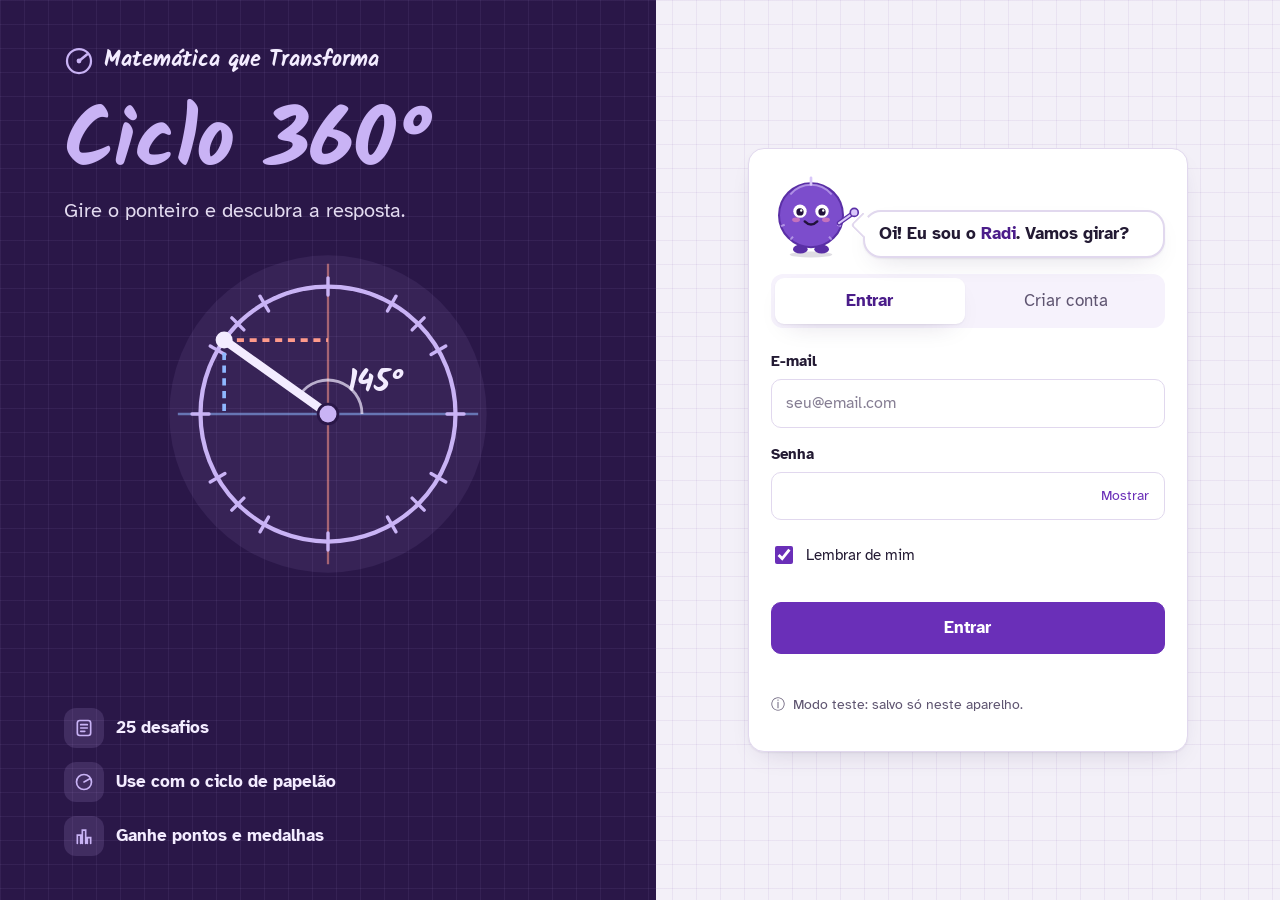
==== commit d45e2622: "se" ====
--- a/index.html
+++ b/index.html
@@ -24,7 +24,7 @@
 
       <div class="auth__intro">
         <h1 class="auth__title">Ciclo 360°</h1>
-        <p class="auth__tagline">Gire o ponteiro, leia as réguas e descubra o seno, o cosseno e a tangente de qualquer ângulo.</p>
+        <p class="auth__tagline">Gire o ponteiro e descubra a resposta.</p>
         <svg class="auth__cycle" id="heroCycle" viewBox="0 0 240 240" role="img" aria-label="Ciclo trigonométrico com o ponteiro girando até 150 graus">
           <circle cx="120" cy="120" r="112" fill="rgba(201,179,245,.08)"/>
           <line x1="14" y1="120" x2="226" y2="120" stroke="#8FB8FF" stroke-width="1.6" opacity=".55"/>
@@ -43,19 +43,17 @@
 
       <ul class="auth__features">
         <li><span class="ico"><svg viewBox="0 0 24 24" fill="none" stroke="currentColor" stroke-width="2" stroke-linecap="round"><rect x="4" y="3" width="16" height="18" rx="3"/><path d="M8 8h8M8 12h8M8 16h5"/></svg></span>
-          <span><b>25 cartas-desafio</b>Do fácil ao Desafio 360, em seis temas.</span></li>
+          <span><b>25 desafios</b></span></li>
         <li><span class="ico"><svg viewBox="0 0 24 24" fill="none" stroke="currentColor" stroke-width="2" stroke-linecap="round"><circle cx="12" cy="12" r="9"/><path d="M12 12 19 8"/></svg></span>
-          <span><b>Feito para usar com o material</b>No ciclo de papelão ou no ciclo digital.</span></li>
+          <span><b>Use com o ciclo de papelão</b></span></li>
         <li><span class="ico"><svg viewBox="0 0 24 24" fill="none" stroke="currentColor" stroke-width="2" stroke-linecap="round"><path d="M8 21V11H4v10M14 21V5h-4v16M20 21v-7h-4v7"/></svg></span>
-          <span><b>Pontos, níveis e ranking</b>Acompanhe sua evolução e a da turma.</span></li>
+          <span><b>Ganhe pontos e medalhas</b></span></li>
       </ul>
     </section>
 
     <main class="auth__main">
       <div class="panel auth__card">
         <div class="radi-hello" id="radi-hello" aria-live="polite"></div>
-        <h2 id="auth-title">Bem-vindo de volta</h2>
-        <p class="lead" id="auth-sub">Entre para continuar seus desafios.</p>
 
         <div class="segmented auth__switch" role="tablist" aria-label="Escolha entre entrar e criar conta">
           <input type="radio" name="modo" id="tab-login" checked><label for="tab-login" role="tab">Entrar</label>
@@ -74,7 +72,7 @@
               <button type="button" class="password__toggle" data-toggle="login-senha">Mostrar</button>
             </div>
           </div>
-          <label class="check"><input type="checkbox" id="login-lembrar" checked> Continuar conectado neste aparelho</label>
+          <label class="check"><input type="checkbox" id="login-lembrar" checked> Lembrar de mim</label>
           <p class="field-error" id="login-erro" role="alert"></p>
           <button class="btn btn--primary btn--block btn--lg" type="submit">Entrar</button>
         </form>
@@ -88,7 +86,7 @@
             </div>
           </div>
           <div class="field">
-            <label for="su-nome">Nome completo</label>
+            <label for="su-nome">Seu nome</label>
             <input class="input" id="su-nome" autocomplete="name" autocapitalize="words" required>
           </div>
           <div class="field">
@@ -103,12 +101,12 @@
           <div class="field">
             <label for="su-senha">Senha</label>
             <div class="password">
-              <input class="input" id="su-senha" type="password" autocomplete="new-password" minlength="6" placeholder="mínimo 6 caracteres" required>
+              <input class="input" id="su-senha" type="password" autocomplete="new-password" minlength="6" placeholder="6 letras ou números" required>
               <button type="button" class="password__toggle" data-toggle="su-senha">Mostrar</button>
             </div>
           </div>
           <p class="field-error" id="su-erro" role="alert"></p>
-          <button class="btn btn--primary btn--block btn--lg" type="submit">Criar conta e começar</button>
+          <button class="btn btn--primary btn--block btn--lg" type="submit">Criar conta</button>
         </form>
         <p class="storage-note" id="storage-note"></p>
       </div>
--- a/css/components.css
+++ b/css/components.css
@@ -58,11 +58,11 @@
     background: var(--surface); border-top: 1px solid var(--line);
     box-shadow: 0 -8px 24px -16px rgba(42, 23, 72, .4);
     padding: 6px 6px calc(6px + env(safe-area-inset-bottom, 0px));
-    display: grid; grid-template-columns: repeat(4, 1fr); gap: 2px;
+    display: grid; grid-template-columns: repeat(5, 1fr); gap: 2px;
   }
   .nav a {
     flex-direction: column; gap: 2px; padding: 7px 4px; border-radius: 12px;
-    color: var(--muted); font-size: .74rem; min-height: 54px; justify-content: center; text-align: center;
+    color: var(--muted); font-size: .7rem; min-height: 54px; justify-content: center; text-align: center;
   }
   .nav a svg { width: 22px; height: 22px; }
   .nav a:hover { background: var(--surface-2); color: var(--ink); }
--- a/css/pages.css
+++ b/css/pages.css
@@ -334,3 +334,6 @@
 .history a:hover { color: var(--accent); }
 .section { margin-top: 34px; }
 .danger-zone { display: flex; flex-wrap: wrap; gap: 10px; }
+
+/* No celular o ciclo digital já está na barra de baixo */
+@media (max-width: 760px) { .page-head > .btn { display: none; } }
--- a/css/lesson.css
+++ b/css/lesson.css
@@ -206,7 +206,7 @@
 /* ===== Mascote em outras páginas ===== */
 .radi-hello { display: grid; grid-template-columns: auto 1fr; gap: 12px; align-items: end; margin-bottom: 16px; }
 .radi-hello .speech { padding: 10px 14px; }
-.radi-hello .speech__text { font-size: .98rem; font-weight: 400; }
+.radi-hello .speech__text { font-size: 1.08rem; font-weight: 700; }
 .radi-hello .speech__text b { color: var(--accent-strong); }
 .next-up .mascot { justify-self: center; }
 .stage__play { margin-top: 4px; }
